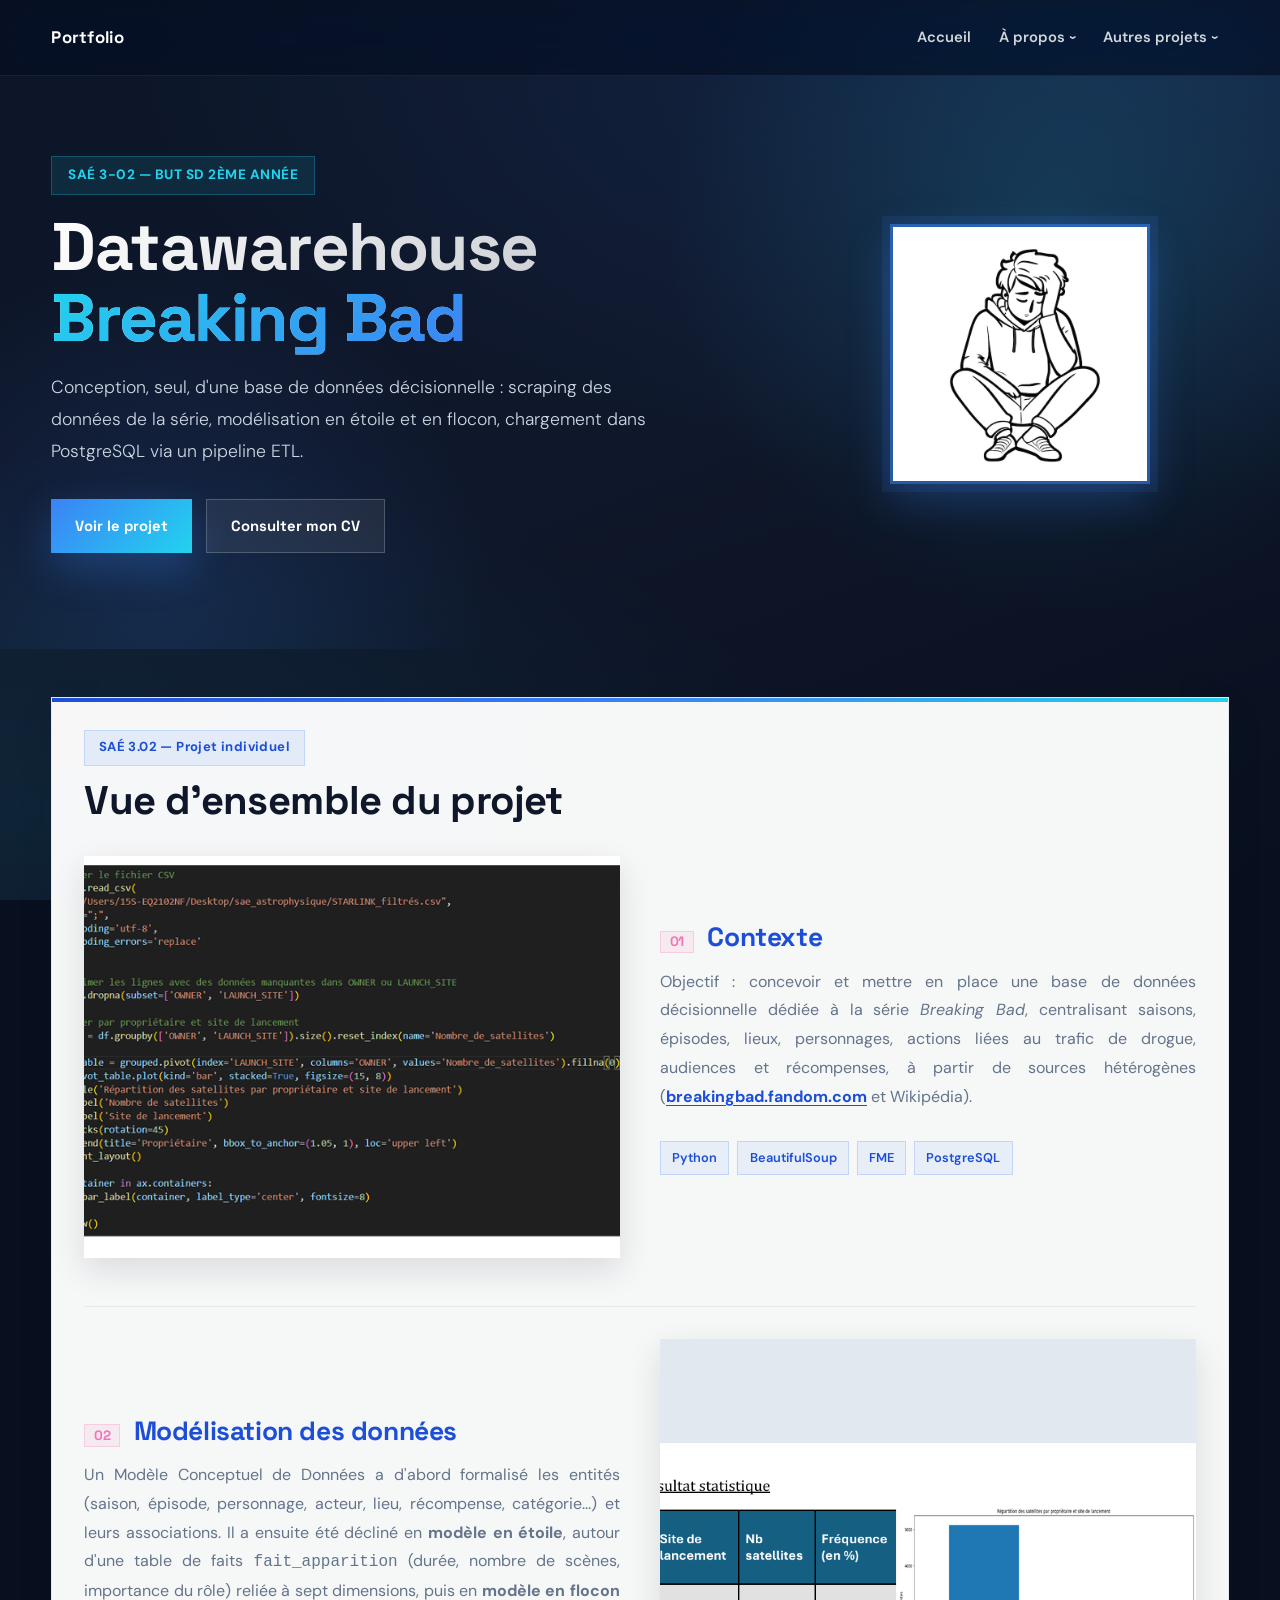
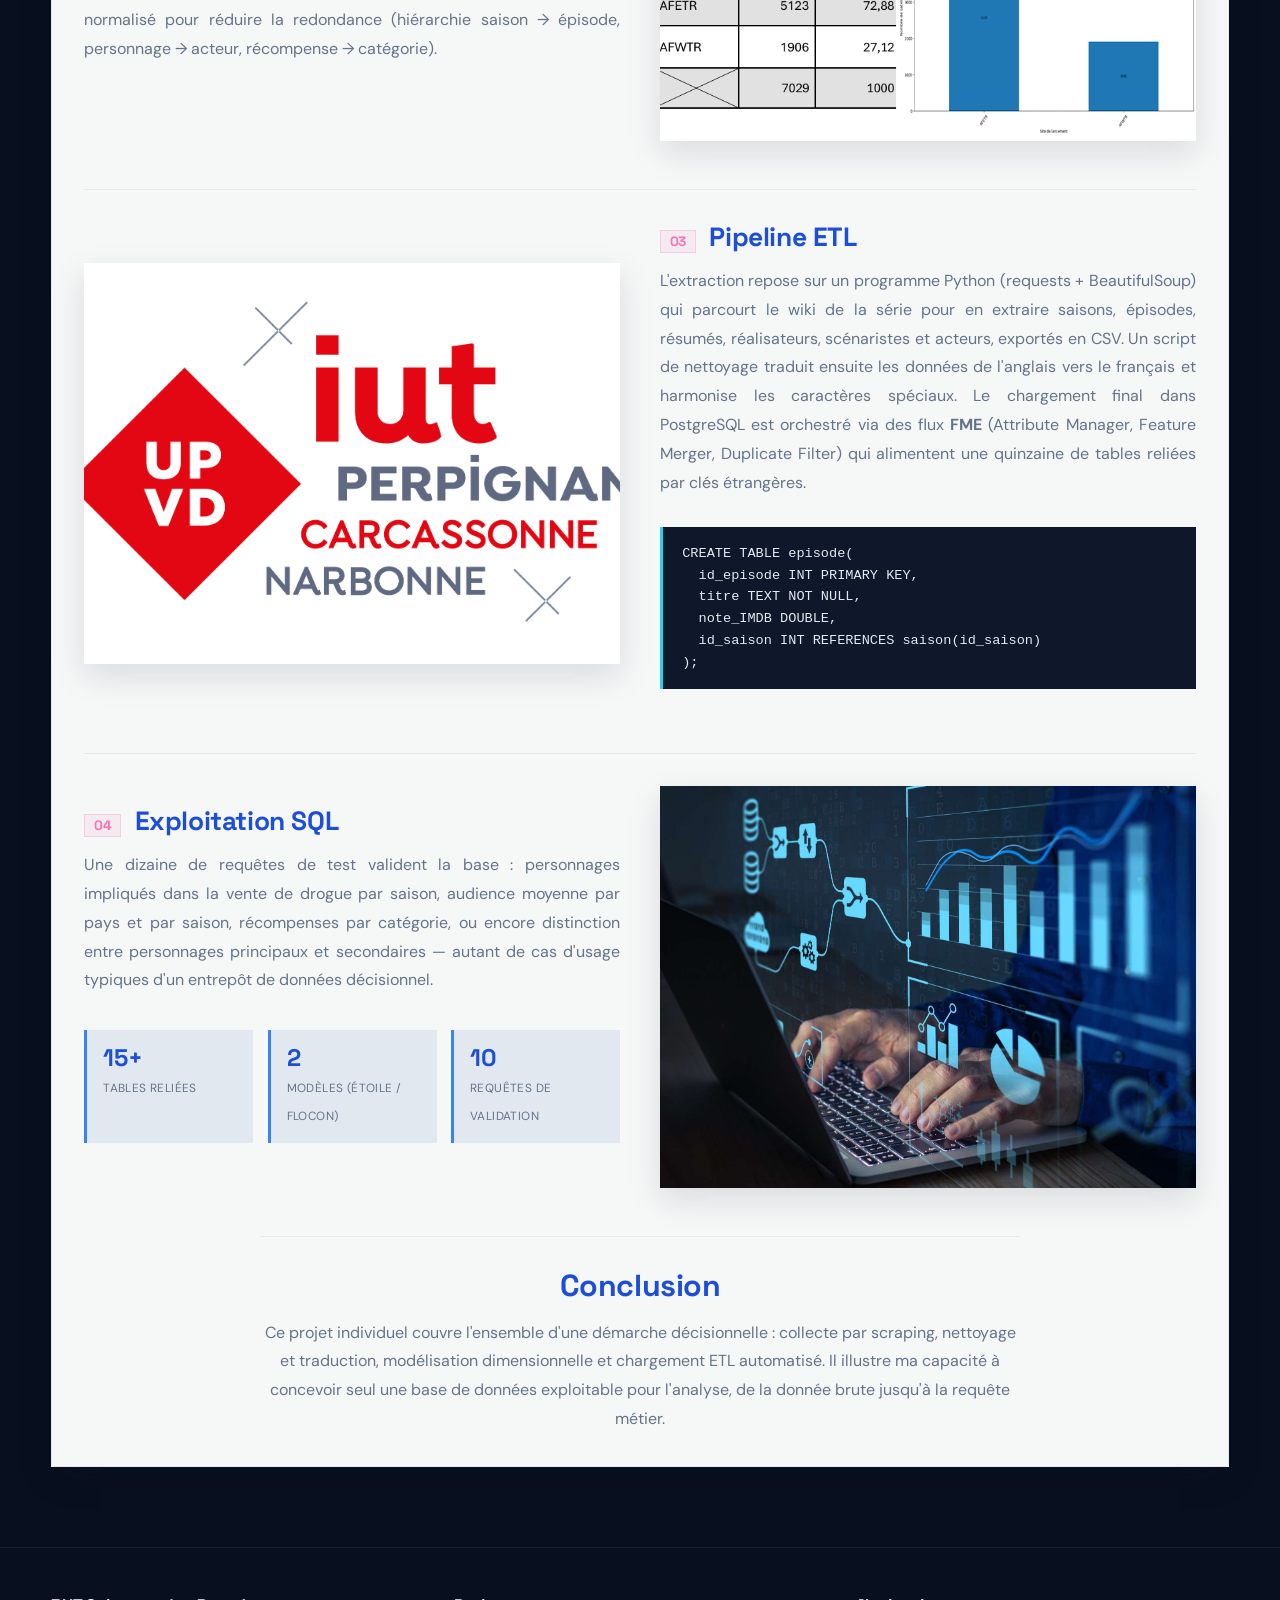
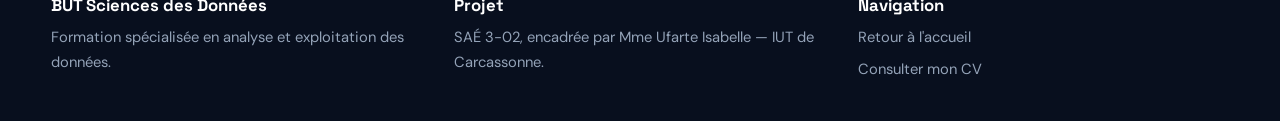
==== html/breakingbad.html @ 38c7cf2e "Portfolio complet : projets récents GitHub, réorganisation des sections, liens corrigés - Ajout des " ====
<!DOCTYPE html>
<html lang="fr">
<head>
    <meta charset="UTF-8">
    <meta name="viewport" content="width=device-width, initial-scale=1.0">
    <meta name="description" content="SAÉ 3-02 — Intégration de données dans un datawarehouse : conception d'une base décisionnelle dédiée à la série Breaking Bad (scraping Python, ETL FME, PostgreSQL).">
    <title>Portfolio | Datawarehouse Breaking Bad</title>
    <link rel="stylesheet" href="../css/but1.css">
</head>
<body>

    <header class="hero" role="banner">
        <nav class="navbar" aria-label="Navigation principale">
            <div class="nav-container">
                <a class="logo" href="../index.html">Portfolio</a>

                <ul class="menu">
                    <li><a href="../index.html">Accueil</a></li>

                    <li class="submenu">
                        <a href="../index.html#apropos" aria-haspopup="true">À propos</a>
                        <ul class="dropdown">
                            <li><a href="../html/interet.html">Centres d'intérêt</a></li>
                            <li><a href="../html/cv.html">Mon CV</a></li>
                        </ul>
                    </li>

                    <li class="submenu">
                        <a href="../index.html#projets" aria-haspopup="true">Autres projets</a>
                        <ul class="dropdown">
                            <li><a href="../index.html#projet-scoring">Scoring crédit (BUT3)</a></li>
                            <li><a href="../index.html#projet-ligue1">Ligue 1 ivoirienne (BUT3)</a></li>
                            <li><a href="../html/but1.html">Starlink</a></li>
                            <li><a href="../html/but2.html">Station Météo</a></li>
                            <li><a href="../html/stage.html">Stage Power BI</a></li>
                            <li><a href="../html/diabete.html">Prédiction du diabète</a></li>
                            <li><a href="../html/miel.html">Sensométrie des miels</a></li>
                        </ul>
                    </li>
                </ul>
            </div>
        </nav>

        <div class="header-container">
            <div class="header-text">
                <p class="eyebrow">SAÉ 3-02 — BUT SD 2ème année</p>

                <h1 class="hero-title">Datawarehouse <span class="text-accent">Breaking Bad</span></h1>

                <p class="tagline">
                    Conception, seul, d'une base de données décisionnelle : scraping des données de la série,
                    modélisation en étoile et en flocon, chargement dans PostgreSQL via un pipeline ETL.
                </p>
                <div class="hero-actions">
                    <a class="btn btn-primary" href="#projet-bb">Voir le projet</a>
                    <a class="btn btn-secondary" href="../html/cv.html">Consulter mon CV</a>
                </div>
            </div>

            <div class="header-image">
                <img src="../image/personne-deprimee-fond-blanc-illustration-vectorielle-dessin-au-trait_969863-1165.avif"
                     alt="Portrait de l'étudiant en Sciences des Données">
            </div>
        </div>
    </header>

    <main class="main-content">
        <article class="project-card" id="projet-bb">

            <div class="project-header">
                <span class="project-badge">SAÉ 3.02 — Projet individuel</span>
                <h2>Vue d'ensemble du projet</h2>
            </div>

            <!-- CONTEXTE -->
            <section class="project-row" id="contexte">
                <div class="project-image">
                    <img src="../image/code1.png" alt="Extrait de code de traitement de données">
                </div>

                <div class="project-content">
                    <h3>Contexte</h3>
                    <p>
                        Objectif : concevoir et mettre en place une base de données décisionnelle dédiée à la
                        série <em>Breaking Bad</em>, centralisant saisons, épisodes, lieux, personnages,
                        actions liées au trafic de drogue, audiences et récompenses, à partir de sources
                        hétérogènes (<a href="https://breakingbad.fandom.com" target="_blank" rel="noopener noreferrer">breakingbad.fandom.com</a>
                        et Wikipédia).
                    </p>
                    <ul class="tag-list">
                        <li>Python</li>
                        <li>BeautifulSoup</li>
                        <li>FME</li>
                        <li>PostgreSQL</li>
                    </ul>
                </div>
            </section>

            <!-- MODELISATION -->
            <section class="project-row reverse" id="modelisation">
                <div class="project-image">
                    <img src="../image/analyse1.png" alt="Tableau et graphique d'analyse de données">
                </div>

                <div class="project-content">
                    <h3>Modélisation des données</h3>
                    <p>
                        Un Modèle Conceptuel de Données a d'abord formalisé les entités (saison, épisode,
                        personnage, acteur, lieu, récompense, catégorie...) et leurs associations. Il a
                        ensuite été décliné en <strong>modèle en étoile</strong>, autour d'une table de faits
                        <code>fait_apparition</code> (durée, nombre de scènes, importance du rôle) reliée à
                        sept dimensions, puis en <strong>modèle en flocon</strong> normalisé pour réduire la
                        redondance (hiérarchie saison → épisode, personnage → acteur, récompense →
                        catégorie).
                    </p>
                </div>
            </section>

            <!-- ETL -->
            <section class="project-row" id="etl">
                <div class="project-image">
                    <img src="../image/IUT-Logo2-Carcassonne-T1.png" alt="Logo de l'IUT de Carcassonne">
                </div>

                <div class="project-content">
                    <h3>Pipeline ETL</h3>
                    <p>
                        L'extraction repose sur un programme Python (requests + BeautifulSoup) qui parcourt
                        le wiki de la série pour en extraire saisons, épisodes, résumés, réalisateurs,
                        scénaristes et acteurs, exportés en CSV. Un script de nettoyage traduit ensuite les
                        données de l'anglais vers le français et harmonise les caractères spéciaux. Le
                        chargement final dans PostgreSQL est orchestré via des flux <strong>FME</strong>
                        (Attribute Manager, Feature Merger, Duplicate Filter) qui alimentent une quinzaine de
                        tables reliées par clés étrangères.
                    </p>
                    <div class="code-block">CREATE TABLE episode(<br>&nbsp;&nbsp;id_episode INT PRIMARY KEY,<br>&nbsp;&nbsp;titre TEXT NOT NULL,<br>&nbsp;&nbsp;note_IMDB DOUBLE,<br>&nbsp;&nbsp;id_saison INT REFERENCES saison(id_saison)<br>);</div>
                </div>
            </section>

            <!-- REQUETES -->
            <section class="project-row reverse" id="requetes">
                <div class="project-image">
                    <img src="../image/data-analyst.jpg" alt="Illustration d'un data analyst au travail">
                </div>

                <div class="project-content">
                    <h3>Exploitation SQL</h3>
                    <p>
                        Une dizaine de requêtes de test valident la base : personnages impliqués dans la
                        vente de drogue par saison, audience moyenne par pays et par saison, récompenses par
                        catégorie, ou encore distinction entre personnages principaux et secondaires — autant
                        de cas d'usage typiques d'un entrepôt de données décisionnel.
                    </p>
                    <div class="stat-grid">
                        <div class="stat-tile">
                            <span class="stat-value">15+</span>
                            <span class="stat-label">Tables reliées</span>
                        </div>
                        <div class="stat-tile">
                            <span class="stat-value">2</span>
                            <span class="stat-label">Modèles (étoile / flocon)</span>
                        </div>
                        <div class="stat-tile">
                            <span class="stat-value">10</span>
                            <span class="stat-label">Requêtes de validation</span>
                        </div>
                    </div>
                </div>
            </section>

            <!-- CONCLUSION -->
            <section class="project-row conclusion" id="conclusion">
                <div class="project-content">
                    <h3>Conclusion</h3>
                    <p>
                        Ce projet individuel couvre l'ensemble d'une démarche décisionnelle : collecte par
                        scraping, nettoyage et traduction, modélisation dimensionnelle et chargement ETL
                        automatisé. Il illustre ma capacité à concevoir seul une base de données exploitable
                        pour l'analyse, de la donnée brute jusqu'à la requête métier.
                    </p>
                </div>
            </section>

        </article>
    </main>

    <footer class="site-footer">
        <div class="footer-container">
            <div class="footer-section">
                <h3>BUT Sciences des Données</h3>
                <p>Formation spécialisée en analyse et exploitation des données.</p>
            </div>

            <div class="footer-section">
                <h3>Projet</h3>
                <p>SAÉ 3-02, encadrée par Mme Ufarte Isabelle — IUT de Carcassonne.</p>
            </div>

            <div class="footer-section">
                <h3>Navigation</h3>
                <p><a href="../index.html">Retour à l'accueil</a></p>
                <p><a href="../html/cv.html">Consulter mon CV</a></p>
            </div>
        </div>
    </footer>

</body>
</html>
---- css/but1.css ----
/* =========================================================
   PORTFOLIO — STARLINK PROJECT
   Version: 2.0 — Production Grade
   Author: Data Science Student
   Architecture: Custom Properties → Reset → Layout →
                 Components → Utilities → Responsive
========================================================= */

/* =========================================================
   0. GOOGLE FONTS IMPORT
========================================================= */
@import url('https://fonts.googleapis.com/css2?family=DM+Sans:ital,opsz,wght@0,9..40,300;0,9..40,500;0,9..40,700;0,9..40,800;1,9..40,300&family=Space+Grotesk:wght@400;600;700&display=swap');

/* =========================================================
   1. DESIGN TOKENS
========================================================= */
:root {
    /* — Brand Palette — */
    --clr-primary:        #3b82f6;
    --clr-primary-dark:   #1d4ed8;
    --clr-primary-glow:   rgba(59, 130, 246, 0.28);
    --clr-accent:         #22d3ee;
    --clr-accent-warm:    #f472b6;

    /* — Surfaces — */
    --clr-base:           #080f1e;
    --clr-surface-1:      #0f172a;
    --clr-surface-2:      #162032;
    --clr-card:           rgba(255, 255, 255, 0.965);
    --clr-card-border:    rgba(148, 163, 184, 0.18);

    /* — Text — */
    --clr-text:           #0f172a;
    --clr-text-muted:     #64748b;
    --clr-text-light:     #cbd5e1;
    --clr-white:          #ffffff;

    /* — Neutrals — */
    --clr-gray:           #94a3b8;
    --clr-gray-light:     #e2e8f0;

    /* — Typography — */
    --font-display:       'Space Grotesk', sans-serif;
    --font-body:          'DM Sans', sans-serif;

    /* — Spacing Scale — */
    --space-xs:    0.5rem;
    --space-sm:    0.75rem;
    --space-md:    1rem;
    --space-lg:    1.5rem;
    --space-xl:    2rem;
    --space-2xl:   3rem;
    --space-3xl:   5rem;

    /* — Border Radii — */
    /* design "pro" : angles droits partout, cohérent avec le reste du site */
    --radius-sm:   0;
    --radius:      0;
    --radius-lg:   0;
    --radius-pill: 0;

    /* — Shadows — */
    --shadow-sm:   0 4px 16px rgba(15, 23, 42, 0.07);
    --shadow-md:   0 12px 32px rgba(15, 23, 42, 0.12);
    --shadow-lg:   0 24px 56px rgba(15, 23, 42, 0.18);
    --shadow-blue: 0 16px 40px rgba(59, 130, 246, 0.28);

    /* — Layout — */
    --container:   1180px;
    --nav-h:       76px;

    /* — Transitions — */
    --ease-out:    cubic-bezier(0.22, 1, 0.36, 1);
    --ease-spring: cubic-bezier(0.34, 1.56, 0.64, 1);
    --dur-fast:    180ms;
    --dur-base:    280ms;
    --dur-slow:    500ms;
}

/* =========================================================
   2. RESET & BASE
========================================================= */
*,
*::before,
*::after {
    box-sizing: border-box;
    margin: 0;
    padding: 0;
}

html {
    font-size: 100%;
    scroll-behavior: smooth;
    scroll-padding-top: calc(var(--nav-h) + 1.5rem);
    text-size-adjust: 100%;
}

body {
    font-family: var(--font-body);
    font-size: 1rem;
    line-height: 1.75;
    /* corrigé : le fond du body est très sombre ; un texte non stylé hérite
       maintenant d'une couleur claire au lieu de --clr-text (presque noir) */
    color: var(--clr-text-light);
    background-color: var(--clr-base);
    background-image:
        radial-gradient(ellipse 80% 50% at 90% 5%,  rgba(59, 130, 246, 0.15), transparent),
        radial-gradient(ellipse 60% 40% at 5%  90%, rgba(34, 211, 238, 0.08), transparent),
        linear-gradient(160deg, #0c1628 0%, #0f172a 50%, #080f1e 100%);
    background-attachment: fixed;
    -webkit-font-smoothing: antialiased;
    -moz-osx-font-smoothing: grayscale;
    min-height: 100dvh;
    overflow-x: hidden;
}

img {
    display: block;
    max-width: 100%;
    height: auto;
}

a {
    color: inherit;
    text-decoration: none;
}

ul {
    list-style: none;
}

h1, h2, h3, h4, h5, h6 {
    font-family: var(--font-display);
    line-height: 1.15;
    font-weight: 700;
}

/* =========================================================
   3. LAYOUT UTILITIES
========================================================= */
.container {
    width: min(92%, var(--container));
    margin-inline: auto;
}

.main-content {
    width: min(92%, var(--container));
    margin-inline: auto;
    padding-block: var(--space-2xl) var(--space-3xl);
}

/* =========================================================
   4. SCROLL REVEAL — animation légère au scroll
========================================================= */
.reveal {
    opacity: 0;
    transform: translateY(28px);
    transition:
        opacity  var(--dur-slow) var(--ease-out),
        transform var(--dur-slow) var(--ease-out);
}

.reveal.visible {
    opacity: 1;
    transform: none;
}

/* =========================================================
   5. NAVBAR
========================================================= */
.navbar {
    position: fixed;
    inset: 0 0 auto 0;
    z-index: 100;
    height: var(--nav-h);
    display: flex;
    align-items: center;
    background: rgba(8, 15, 30, 0.70);
    backdrop-filter: blur(18px) saturate(180%);
    -webkit-backdrop-filter: blur(18px) saturate(180%);
    border-bottom: 1px solid rgba(255, 255, 255, 0.07);
    transition: background var(--dur-base) ease, box-shadow var(--dur-base) ease;
}

/* Navbar scrollée : légère ombre */
.navbar.scrolled {
    background: rgba(8, 15, 30, 0.92);
    box-shadow: 0 4px 24px rgba(0, 0, 0, 0.28);
}

.nav-container {
    width: min(92%, var(--container));
    margin-inline: auto;
    display: flex;
    align-items: center;
    justify-content: space-between;
    gap: var(--space-lg);
}

/* ---- Logo ---- */
.logo {
    font-family: var(--font-display);
    font-size: 1.05rem;
    font-weight: 700;
    letter-spacing: 0.3px;
    color: var(--clr-white);
    position: relative;
}

.logo::after {
    content: '';
    position: absolute;
    inset: auto 0 -3px 0;
    height: 2px;
    border-radius: var(--radius-pill);
    background: linear-gradient(90deg, var(--clr-primary), var(--clr-accent));
    transform: scaleX(0);
    transform-origin: left;
    transition: transform var(--dur-base) var(--ease-out);
}

.logo:hover::after {
    transform: scaleX(1);
}

/* ---- Menu principal ---- */
.menu {
    display: flex;
    align-items: center;
    gap: 0.25rem;
}

.menu > li {
    position: relative;
}

.menu > li > a {
    display: inline-flex;
    align-items: center;
    gap: 0.3rem;
    padding: 0.45rem 0.75rem;
    border-radius: var(--radius-sm);
    font-size: 0.925rem;
    font-weight: 600;
    color: rgba(255,255,255,0.82);
    transition:
        color     var(--dur-fast) ease,
        background var(--dur-fast) ease;
}

.menu > li > a:hover,
.menu > li > a:focus-visible {
    color: var(--clr-white);
    background: rgba(255, 255, 255, 0.08);
    outline: none;
}

/* ---- Dropdown ---- */
.submenu {
    position: relative;
}

.dropdown {
    position: absolute;
    top: calc(100% + 10px);
    left: 0;
    min-width: 210px;
    padding: 0.5rem;
    background: rgba(15, 23, 42, 0.97);
    border: 1px solid rgba(255, 255, 255, 0.10);
    border-radius: var(--radius);
    box-shadow: var(--shadow-lg), 0 0 0 1px rgba(59, 130, 246, 0.08);

    visibility: hidden;
    opacity: 0;
    transform: translateY(-8px) scale(0.98);
    transform-origin: top left;
    transition:
        opacity    var(--dur-fast) ease,
        transform  var(--dur-fast) ease,
        visibility 0s linear var(--dur-fast);
    pointer-events: none;
}

.submenu:hover .dropdown,
.submenu:focus-within .dropdown {
    visibility: visible;
    opacity: 1;
    transform: translateY(0) scale(1);
    transition:
        opacity   var(--dur-fast) ease,
        transform var(--dur-fast) ease;
    pointer-events: auto;
}

.dropdown a {
    display: block;
    padding: 0.6rem 0.85rem;
    font-size: 0.9rem;
    font-weight: 500;
    color: var(--clr-text-light);
    border-radius: var(--radius-sm);
    transition: background var(--dur-fast) ease, color var(--dur-fast) ease;
}

.dropdown a::after {
    display: none; /* annule le soulignement du menu parent */
}

.dropdown a:hover {
    background: rgba(59, 130, 246, 0.15);
    color: var(--clr-accent);
}

.dropdown li + li {
    margin-top: 2px;
}

/* Indicateur chevron */
.submenu > a::after {
    content: '›';
    display: inline-block;
    font-size: 1rem;
    line-height: 1;
    transform: rotate(90deg);
    transition: transform var(--dur-fast) ease;
}

.submenu:hover > a::after {
    transform: rotate(-90deg);
}

/* =========================================================
   6. HERO
========================================================= */
.hero {
    position: relative;
    overflow: hidden;
    padding-block: calc(var(--nav-h) + 5rem) 6rem;
    color: var(--clr-white);
}

/* Orbes décoratifs */
.hero::before,
.hero::after {
    content: '';
    position: absolute;
    border-radius: 50%;
    pointer-events: none;
    z-index: 0;
}

.hero::before {
    top: -200px;
    right: -200px;
    width: 850px;
    height: 850px;
    background: radial-gradient(circle, rgba(34, 211, 238, 0.14), transparent 65%);
    animation: orb-pulse 8s ease-in-out infinite alternate;
}

.hero::after {
    bottom: -280px;
    left: -180px;
    width: 700px;
    height: 700px;
    background: radial-gradient(circle, rgba(59, 130, 246, 0.14), transparent 65%);
    animation: orb-pulse 10s ease-in-out infinite alternate-reverse;
}

@keyframes orb-pulse {
    from { transform: scale(1);    opacity: 0.8; }
    to   { transform: scale(1.08); opacity: 1;   }
}

.header-container {
    position: relative;
    z-index: 1;
    width: min(92%, var(--container));
    margin-inline: auto;
    display: grid;
    grid-template-columns: 1.25fr 0.75fr;
    align-items: center;
    gap: 4rem;
}

/* ---- Eyebrow badge ---- */
.eyebrow {
    display: inline-flex;
    align-items: center;
    gap: 0.5rem;
    margin-bottom: 1.1rem;
    padding: 0.4rem 1rem;
    font-size: 0.85rem;
    font-weight: 700;
    color: var(--clr-accent);
    background: rgba(34, 211, 238, 0.10);
    border: 1px solid rgba(34, 211, 238, 0.25);
    border-radius: var(--radius-pill);
    letter-spacing: 0.5px;
    text-transform: uppercase;
}

/* ---- Titre hero ---- */
.header-text h1 {
    font-size: clamp(2.6rem, 5.5vw, 4.2rem);
    font-weight: 800;
    line-height: 1.06;
    letter-spacing: -1.5px;
    margin-bottom: 1.1rem;
    background: linear-gradient(135deg, #ffffff 0%, rgba(255,255,255,0.70) 100%);
    -webkit-background-clip: text;
    -webkit-text-fill-color: transparent;
    background-clip: text;
}

.header-text h1 .text-accent {
    background: linear-gradient(135deg, var(--clr-accent) 0%, var(--clr-primary) 100%);
    -webkit-background-clip: text;
    -webkit-text-fill-color: transparent;
    background-clip: text;
}

.tagline {
    max-width: 600px;
    margin-bottom: 2rem;
    font-size: 1.1rem;
    font-weight: 300;
    color: var(--clr-text-light);
    line-height: 1.8;
}

/* ---- Boutons ---- */
.hero-actions {
    display: flex;
    flex-wrap: wrap;
    gap: 0.85rem;
}

.btn {
    display: inline-flex;
    align-items: center;
    justify-content: center;
    gap: 0.45rem;
    min-height: 48px;
    padding: 0.8rem 1.5rem;
    border-radius: var(--radius-sm);
    font-family: var(--font-display);
    font-size: 0.925rem;
    font-weight: 700;
    cursor: pointer;
    transition:
        transform   var(--dur-base) var(--ease-spring),
        box-shadow  var(--dur-base) ease,
        background  var(--dur-fast) ease;
    white-space: nowrap;
    border: none;
}

.btn-primary {
    color: var(--clr-white);
    background: linear-gradient(135deg, var(--clr-primary), var(--clr-accent));
    box-shadow: var(--shadow-blue);
}

.btn-primary:hover {
    transform: translateY(-2px) scale(1.02);
    box-shadow: 0 20px 48px rgba(59, 130, 246, 0.42);
}

.btn-secondary {
    color: var(--clr-white);
    border: 1px solid rgba(255, 255, 255, 0.20);
    background: rgba(255, 255, 255, 0.07);
}

.btn-secondary:hover {
    background: rgba(255, 255, 255, 0.14);
    transform: translateY(-2px);
}

/* ---- Photo hero ---- */
.header-image {
    display: flex;
    justify-content: center;
    align-items: center;
}

.header-image img {
    width: 260px;
    height: 260px;
    object-fit: cover;
    border: 3px solid rgba(59, 130, 246, 0.6);
    box-shadow:
        0 0 0 8px rgba(59, 130, 246, 0.10),
        var(--shadow-blue);
    transition: transform var(--dur-slow) var(--ease-spring);
}

.header-image img:hover {
    transform: scale(1.04) rotate(1deg);
}

/* =========================================================
   7. SECTION HEADINGS
========================================================= */
.section-heading {
    margin-bottom: 2.5rem;
    text-align: center;
}

.section-kicker {
    display: inline-block;
    margin-bottom: 0.6rem;
    font-size: 0.82rem;
    font-weight: 700;
    color: var(--clr-primary);
    text-transform: uppercase;
    letter-spacing: 2px;
}

.section-heading h2 {
    font-size: clamp(2rem, 4vw, 2.8rem);
    color: var(--clr-white);
    letter-spacing: -0.5px;
}

/* =========================================================
   8. INTRO CARD
========================================================= */
.intro-section {
    margin-bottom: 4rem;
}

.intro-card {
    padding: var(--space-xl) var(--space-2xl);
    background: var(--clr-card);
    border: 1px solid var(--clr-card-border);
    border-radius: var(--radius-lg);
    box-shadow: var(--shadow-md);
    position: relative;
    overflow: hidden;
}

.intro-card::before {
    content: '';
    position: absolute;
    top: 0;
    left: 0;
    right: 0;
    height: 3px;
    background: linear-gradient(90deg, var(--clr-primary), var(--clr-accent));
}

.intro-card p {
    font-size: 1.05rem;
    color: var(--clr-text-muted);
    text-align: justify;
    hyphens: auto;
}

/* =========================================================
   9. PROJECT CARD — conteneur général
========================================================= */
.projects-section {
    display: grid;
    gap: var(--space-xl);
}

.project-card {
    padding: var(--space-xl) clamp(1.25rem, 3vw, 2rem);
    background: var(--clr-card);
    border: 1px solid var(--clr-card-border);
    border-radius: var(--radius-lg);
    box-shadow: var(--shadow-md);
    transition:
        transform   var(--dur-base) var(--ease-out),
        box-shadow  var(--dur-base) ease;
    position: relative;
    overflow: hidden;
}

.project-card::before {
    content: '';
    position: absolute;
    top: 0;
    left: 0;
    right: 0;
    height: 4px;
    background: linear-gradient(90deg, var(--clr-primary-dark), var(--clr-primary), var(--clr-accent));
}

.project-card:hover {
    transform: translateY(-4px);
    box-shadow: var(--shadow-lg);
}

/* ---- En-tête du projet ---- */
.project-header {
    margin-bottom: var(--space-xl);
}

.project-badge {
    display: inline-flex;
    align-items: center;
    gap: 0.4rem;
    margin-bottom: 0.75rem;
    padding: 0.35rem 0.85rem;
    font-size: 0.82rem;
    font-weight: 700;
    color: var(--clr-primary-dark);
    background: rgba(59, 130, 246, 0.10);
    border: 1px solid rgba(59, 130, 246, 0.20);
    border-radius: var(--radius-pill);
    letter-spacing: 0.4px;
}

.project-header h2 {
    font-size: clamp(1.9rem, 3.2vw, 2.5rem);
    font-weight: 800;
    color: var(--clr-surface-1);
    letter-spacing: -0.6px;
}

/* =========================================================
   10. PROJECT ROWS — rangées contenu
========================================================= */
.project-row {
    display: grid;
    grid-template-columns: 1fr 1fr;
    align-items: center;
    gap: 2.5rem;
    margin-top: var(--space-2xl);
    padding-top: var(--space-xl);
    border-top: 1px solid rgba(148, 163, 184, 0.18);
}

.project-row:first-of-type {
    margin-top: 0;
    padding-top: 0;
    border-top: none;
}

/* Rangée inversée */
.project-row.reverse .project-image,
.project-row.reverse .project-images-grid {
    order: 2;
}

.project-row.reverse .project-content {
    order: 1;
}

/* ---- Bloc image ---- */
.project-image {
    overflow: hidden;
    border-radius: var(--radius);
    box-shadow: var(--shadow-md);
    background: var(--clr-gray-light);
    aspect-ratio: 4 / 3;    /* ratio stable pour éviter les sauts de layout */
}

.project-image img {
    width: 100%;
    height: 100%;
    object-fit: cover;
    transition: transform var(--dur-slow) var(--ease-out);
}

.project-card:hover .project-image img,
.project-card:hover .project-images-grid img {
    transform: scale(1.04);
}

/* ---- Grille double image ---- */
.project-images-grid {
    display: grid;
    gap: 1rem;
}

.project-images-grid img {
    width: 100%;
    aspect-ratio: 16 / 9;
    object-fit: cover;
    border-radius: var(--radius);
    box-shadow: var(--shadow-md);
    background: var(--clr-gray-light);
    transition:
        transform  var(--dur-slow) var(--ease-out),
        box-shadow var(--dur-base) ease;
}

.project-images-grid img:hover {
    transform: translateY(-4px) scale(1.015);
    box-shadow: var(--shadow-lg);
}

/* ---- Bloc texte ---- */
.project-content {
    display: flex;
    flex-direction: column;
    justify-content: center;
    gap: 0;
}

.project-content h3 {
    display: flex;
    align-items: baseline;
    gap: 0.85rem;
    font-size: clamp(1.3rem, 2.1vw, 1.65rem);
    font-weight: 800;
    color: var(--clr-primary-dark);
    margin-bottom: 0.9rem;
    letter-spacing: -0.4px;
}

/* numérotation automatique "01 / 02 / ..." — pas de saisie manuelle,
   se recalcule tout seul si une section est ajoutée/retirée */
.project-card {
    counter-reset: section;
}

.project-row:not(.conclusion) .project-content h3::before {
    counter-increment: section;
    content: counter(section, decimal-leading-zero);
    flex-shrink: 0;
    padding: 0.15rem 0.55rem;
    font-family: var(--font-display);
    font-size: 0.85rem;
    font-weight: 700;
    color: var(--clr-accent-warm);
    background: rgba(244, 114, 182, 0.10);
    border: 1px solid rgba(244, 114, 182, 0.25);
    border-radius: var(--radius-pill);
}

.project-content p {
    font-size: 1rem;
    color: var(--clr-text-muted);
    line-height: 1.8;
    text-align: justify;
    hyphens: auto;
    margin-bottom: 0.85rem;
}

.project-content p:last-child {
    margin-bottom: 0;
}

.project-content a {
    color: var(--clr-primary-dark);
    font-weight: 700;
    text-decoration: underline;
    text-underline-offset: 3px;
    transition: color var(--dur-fast) ease;
}

.project-content a:hover {
    color: var(--clr-primary);
}

/* =========================================================
   11. SKY SECTION (Cartes du ciel) — hérite de project-row
========================================================= */
.sky-section {
    /* Les propriétés génériques viennent de .project-row */
    /* On surcharge uniquement ce qui diffère */
    grid-template-columns: 1.1fr 1fr;
}

/* =========================================================
   12. FOOTER
========================================================= */
.site-footer {
    padding-block: var(--space-2xl) var(--space-xl);
    border-top: 1px solid rgba(255, 255, 255, 0.07);
}

.footer-container {
    width: min(92%, var(--container));
    margin-inline: auto;
    display: grid;
    grid-template-columns: repeat(auto-fit, minmax(220px, 1fr));
    gap: var(--space-xl);
}

.footer-section h3 {
    margin-bottom: 0.6rem;
    font-size: 1.05rem;
    color: var(--clr-white);
}

.footer-section p {
    font-size: 0.92rem;
    color: var(--clr-gray);
    margin-bottom: 0.4rem;
}

.footer-section a {
    color: var(--clr-gray);
    transition: color var(--dur-fast) ease;
}

.footer-section a:hover,
.footer-section a:focus-visible {
    color: var(--clr-accent);
}

/* =========================================================
   13. SECTIONS "À VENIR" — contenu pas encore rédigé
========================================================= */
.project-row.placeholder {
    opacity: 0.85;
}

.placeholder-image {
    width: 100%;
    aspect-ratio: 4 / 3;
    border-radius: var(--radius);
    background: repeating-linear-gradient(
        135deg,
        var(--clr-gray-light),
        var(--clr-gray-light) 10px,
        #eef2f7 10px,
        #eef2f7 20px
    );
    display: flex;
}

.coming-soon {
    display: inline-block;
    margin-bottom: 0.6rem;
    padding: 0.3rem 0.75rem;
    font-size: 0.78rem;
    font-weight: 700;
    letter-spacing: 0.4px;
    text-transform: uppercase;
    color: var(--clr-accent-warm);
    background: rgba(244, 114, 182, 0.10);
    border: 1px solid rgba(244, 114, 182, 0.25);
    border-radius: var(--radius-pill);
}

/* =========================================================
   14. CONCLUSION — pleine largeur, mise en avant
========================================================= */
.project-row.conclusion {
    grid-template-columns: 1fr;
    text-align: center;
    max-width: 760px;
    margin-inline: auto;
}

.project-row.conclusion .project-content h3 {
    justify-content: center;
    font-size: clamp(1.5rem, 2.6vw, 1.9rem);
}

.project-row.conclusion .project-content p {
    text-align: center;
}

/* =========================================================
   14b. STATS / CODE / TABLE — composants réutilisables
   (chiffres clés, extraits de code, tableaux techniques)
========================================================= */
.stat-grid {
    display: grid;
    grid-template-columns: repeat(auto-fit, minmax(140px, 1fr));
    gap: 0.9rem;
    margin: 1.3rem 0 1.6rem;
}

.stat-tile {
    background: var(--clr-gray-light);
    border-left: 3px solid var(--clr-primary);
    padding: 0.9rem 1rem;
}

.stat-tile .stat-value {
    display: block;
    font-family: var(--font-display);
    font-size: 1.5rem;
    font-weight: 800;
    color: var(--clr-primary-dark);
    line-height: 1.2;
}

.stat-tile .stat-label {
    font-size: 0.74rem;
    color: var(--clr-text-muted);
    text-transform: uppercase;
    letter-spacing: 0.4px;
}

.code-block {
    background: var(--clr-surface-1);
    color: #e2e8f0;
    padding: 1rem 1.2rem;
    font-family: 'Courier New', Consolas, monospace;
    font-size: 0.85rem;
    line-height: 1.6;
    overflow-x: auto;
    margin: 1rem 0;
    border-left: 3px solid var(--clr-accent);
    text-align: left;
}

.data-table {
    width: 100%;
    border-collapse: collapse;
    margin: 1rem 0;
    font-size: 0.9rem;
}

.data-table th,
.data-table td {
    padding: 0.6rem 0.8rem;
    border: 1px solid rgba(148, 163, 184, 0.3);
    text-align: left;
}

.data-table th {
    background: var(--clr-gray-light);
    font-weight: 700;
    color: var(--clr-surface-1);
}

.tag-list {
    display: flex;
    flex-wrap: wrap;
    gap: 0.5rem;
    margin: 1rem 0;
    padding: 0;
    list-style: none;
}

.tag-list li {
    padding: 0.3rem 0.7rem;
    background: rgba(59, 130, 246, 0.08);
    border: 1px solid rgba(59, 130, 246, 0.22);
    font-size: 0.8rem;
    font-weight: 600;
    color: var(--clr-primary-dark);
}

/* =========================================================
   15. RESPONSIVE — Desktop first, ordre décroissant
========================================================= */

/* — Tablette paysage — */
@media (max-width: 980px) {
    .header-container {
        grid-template-columns: 1fr;
        text-align: center;
    }

    .header-text { order: 2; }
    .header-image { order: 1; }

    .header-image img {
        width: 200px;
        height: 200px;
    }

    .tagline { margin-inline: auto; }

    .hero-actions { justify-content: center; }

    /* Passages en colonne unique */
    .project-row,
    .sky-section {
        grid-template-columns: 1fr;
        gap: 1.5rem;
    }

    /* Reset des orders en mobile */
    .project-row.reverse .project-image,
    .project-row.reverse .project-images-grid,
    .project-row.reverse .project-content {
        order: unset;
    }

    .project-image {
        aspect-ratio: 16 / 9;
    }
}

/* — Tablette portrait — */
@media (max-width: 768px) {
    .navbar {
        position: static;
        height: auto;
    }

    .nav-container {
        flex-direction: column;
        align-items: center;
        padding-block: 0.9rem;
        gap: 0.6rem;
    }

    .hero {
        padding-top: var(--space-2xl);
    }

    .menu {
        flex-wrap: wrap;
        justify-content: center;
        gap: 0.25rem;
    }

    .submenu > a::after {
        display: none; /* cache le chevron en mobile */
    }

    .dropdown {
        left: 50%;
        transform: translateX(-50%) translateY(-8px);
        right: auto;
    }

    .submenu:hover .dropdown,
    .submenu:focus-within .dropdown {
        transform: translateX(-50%) translateY(0);
    }

    .project-card {
        padding: var(--space-lg);
    }

    .intro-card {
        padding: var(--space-lg);
    }
}

/* — Mobile — */
@media (max-width: 560px) {
    :root {
        --space-xl: 1.5rem;
    }

    .main-content {
        width: min(95%, var(--container));
        padding-block: var(--space-xl) 4rem;
    }

    .header-text h1 {
        font-size: 2.15rem;
        letter-spacing: -1px;
    }

    .tagline {
        font-size: 1rem;
    }

    .project-header h2 {
        font-size: 1.6rem;
    }

    .project-content h3 {
        font-size: 1.2rem;
    }

    .project-card {
        padding: 1.1rem;
    }

    .intro-card {
        padding: 1.1rem;
    }

    .menu {
        gap: 0.15rem;
        font-size: 0.9rem;
    }

    .menu > li > a {
        padding: 0.4rem 0.6rem;
    }
}

/* =========================================================
   16. FOCUS VISIBLE — accessibilité clavier
========================================================= */
:focus-visible {
    outline: 2px solid var(--clr-primary);
    outline-offset: 3px;
}

/* =========================================================
   17. PRINT STYLES — basiques
========================================================= */
@media print {
    .navbar,
    .hero-actions,
    .btn {
        display: none;
    }

    body {
        background: white;
        color: black;
    }

    .project-card {
        box-shadow: none;
        border: 1px solid #ccc;
    }
}
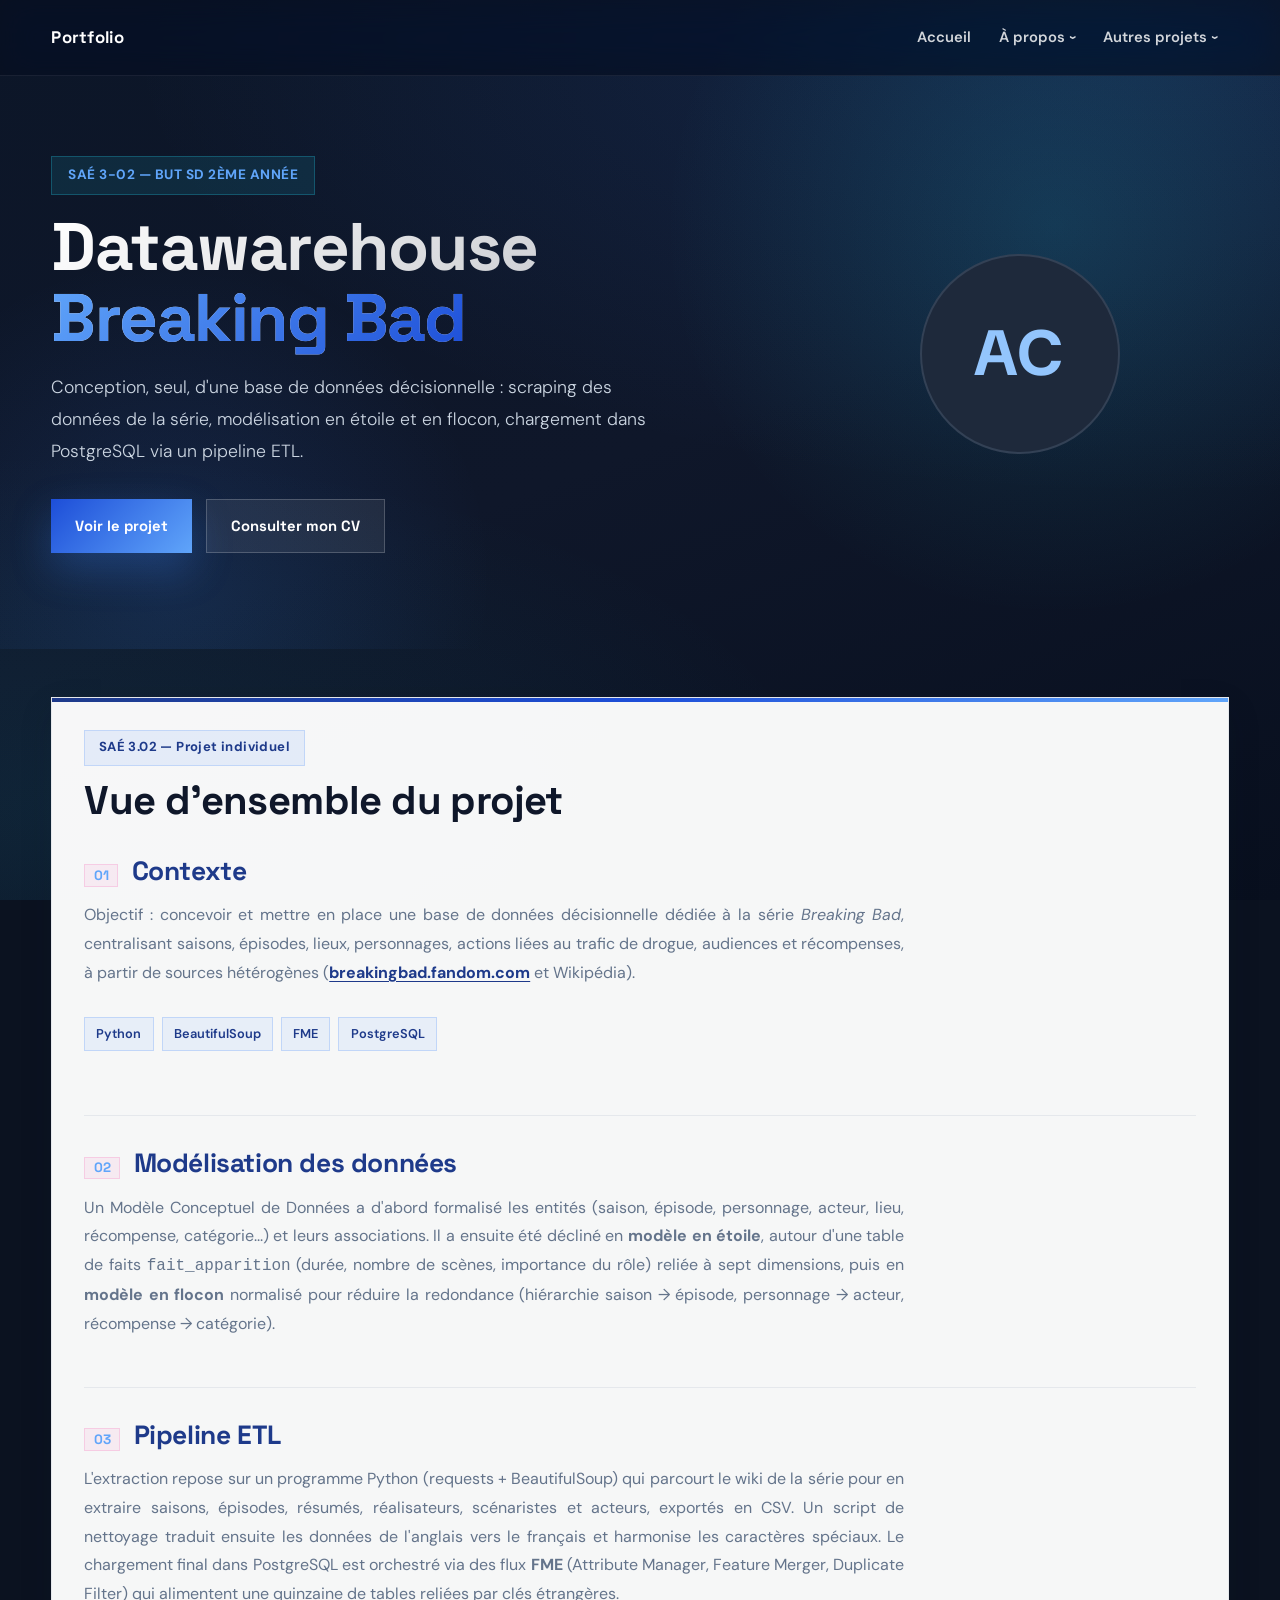
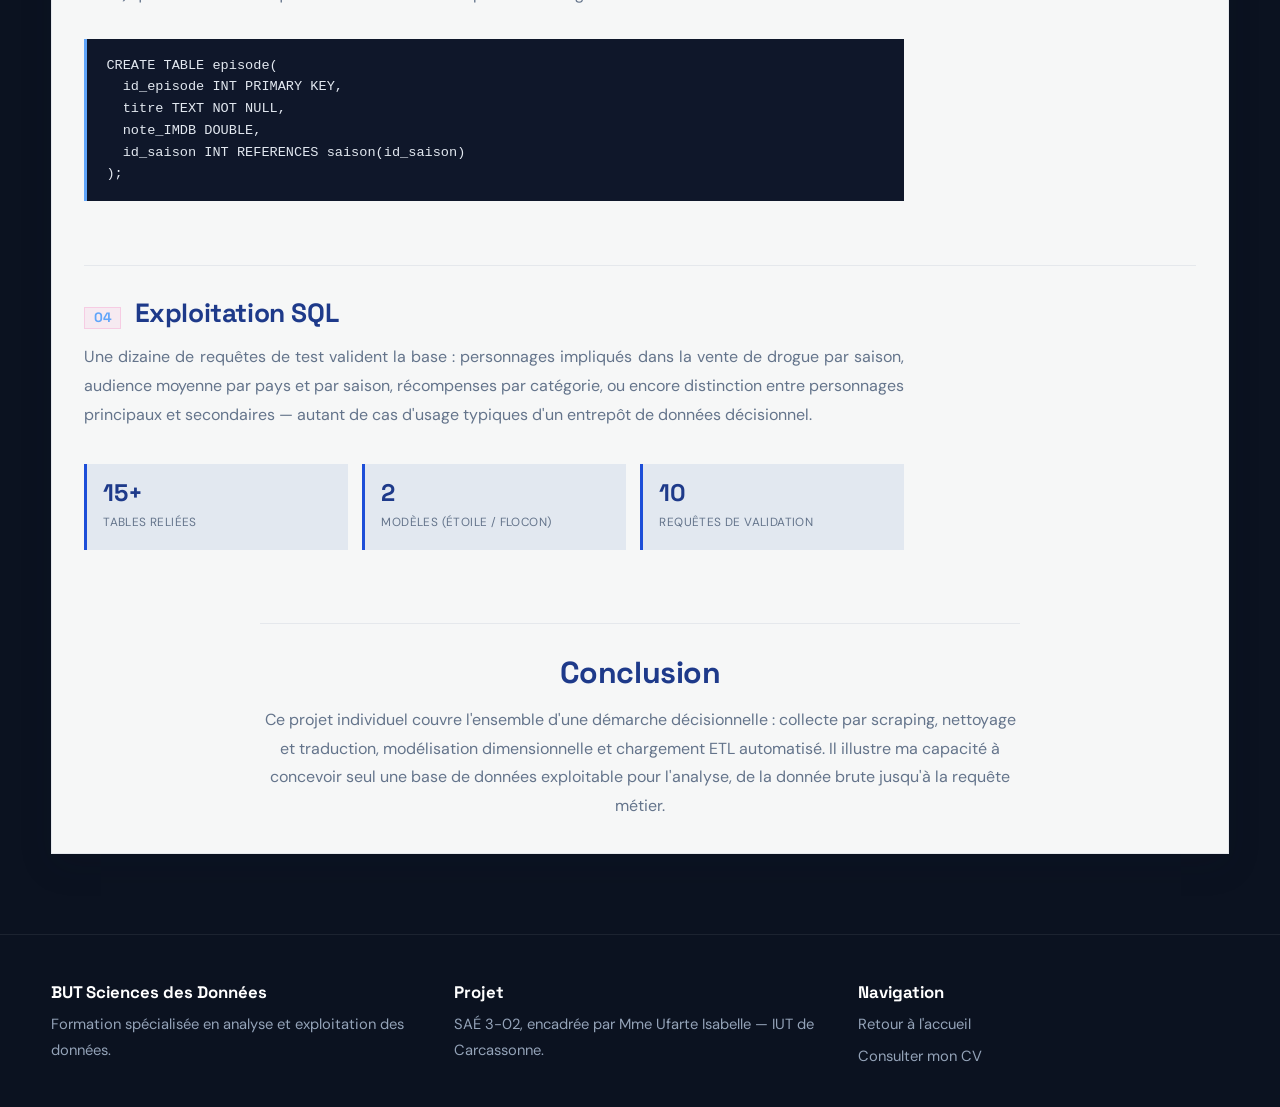
==== commit 1ba86cd6: "Style professionnel : palette sobre, en-tête sombre, textes factuels, projets compacts, images hors " ====
--- a/html/breakingbad.html
+++ b/html/breakingbad.html
@@ -58,8 +58,7 @@
             </div>
 
             <div class="header-image">
-                <img src="../image/personne-deprimee-fond-blanc-illustration-vectorielle-dessin-au-trait_969863-1165.avif"
-                     alt="Portrait de l'étudiant en Sciences des Données">
+                <div class="avatar" role="img" aria-label="Initiales d'Aboubakar Coulibaly">AC</div>
             </div>
         </div>
     </header>
@@ -73,11 +72,7 @@
             </div>
 
             <!-- CONTEXTE -->
-            <section class="project-row" id="contexte">
-                <div class="project-image">
-                    <img src="../image/code1.png" alt="Extrait de code de traitement de données">
-                </div>
-
+            <section class="project-row text-only" id="contexte">
                 <div class="project-content">
                     <h3>Contexte</h3>
                     <p>
@@ -97,11 +92,7 @@
             </section>
 
             <!-- MODELISATION -->
-            <section class="project-row reverse" id="modelisation">
-                <div class="project-image">
-                    <img src="../image/analyse1.png" alt="Tableau et graphique d'analyse de données">
-                </div>
-
+            <section class="project-row text-only reverse" id="modelisation">
                 <div class="project-content">
                     <h3>Modélisation des données</h3>
                     <p>
@@ -117,11 +108,7 @@
             </section>
 
             <!-- ETL -->
-            <section class="project-row" id="etl">
-                <div class="project-image">
-                    <img src="../image/IUT-Logo2-Carcassonne-T1.png" alt="Logo de l'IUT de Carcassonne">
-                </div>
-
+            <section class="project-row text-only" id="etl">
                 <div class="project-content">
                     <h3>Pipeline ETL</h3>
                     <p>
@@ -138,11 +125,7 @@
             </section>
 
             <!-- REQUETES -->
-            <section class="project-row reverse" id="requetes">
-                <div class="project-image">
-                    <img src="../image/data-analyst.jpg" alt="Illustration d'un data analyst au travail">
-                </div>
-
+            <section class="project-row text-only reverse" id="requetes">
                 <div class="project-content">
                     <h3>Exploitation SQL</h3>
                     <p>
@@ -169,7 +152,7 @@
             </section>
 
             <!-- CONCLUSION -->
-            <section class="project-row conclusion" id="conclusion">
+            <section class="project-row text-only conclusion" id="conclusion">
                 <div class="project-content">
                     <h3>Conclusion</h3>
                     <p>
--- a/css/but1.css
+++ b/css/but1.css
@@ -16,14 +16,14 @@
 ========================================================= */
 :root {
     /* — Brand Palette — */
-    --clr-primary:        #3b82f6;
-    --clr-primary-dark:   #1d4ed8;
+    --clr-primary:        #1d4ed8;
+    --clr-primary-dark:   #1e3a8a;
     --clr-primary-glow:   rgba(59, 130, 246, 0.28);
-    --clr-accent:         #22d3ee;
-    --clr-accent-warm:    #f472b6;
+    --clr-accent:         #60a5fa;
+    --clr-accent-warm:    #60a5fa;
 
     /* — Surfaces — */
-    --clr-base:           #080f1e;
+    --clr-base:           #0b1220;
     --clr-surface-1:      #0f172a;
     --clr-surface-2:      #162032;
     --clr-card:           rgba(255, 255, 255, 0.965);
@@ -1107,4 +1107,26 @@
         box-shadow: none;
         border: 1px solid #ccc;
     }
-}+}
+/* Rangées sans image : texte pleine largeur */
+.project-row.text-only { grid-template-columns: 1fr; }
+.project-row.text-only .project-content { max-width: 820px; }
+
+/* Initiales à la place de l'illustration */
+.header-image .avatar {
+    display: flex;
+    align-items: center;
+    justify-content: center;
+    width: 200px;
+    height: 200px;
+    border-radius: 50%;
+    background: #1e293b;
+    border: 2px solid #334155;
+    color: #93c5fd;
+    font-size: 4rem;
+    font-weight: 800;
+    letter-spacing: 2px;
+}
+@media (max-width: 700px) {
+    .header-image .avatar { width: 130px; height: 130px; font-size: 2.8rem; }
+}
